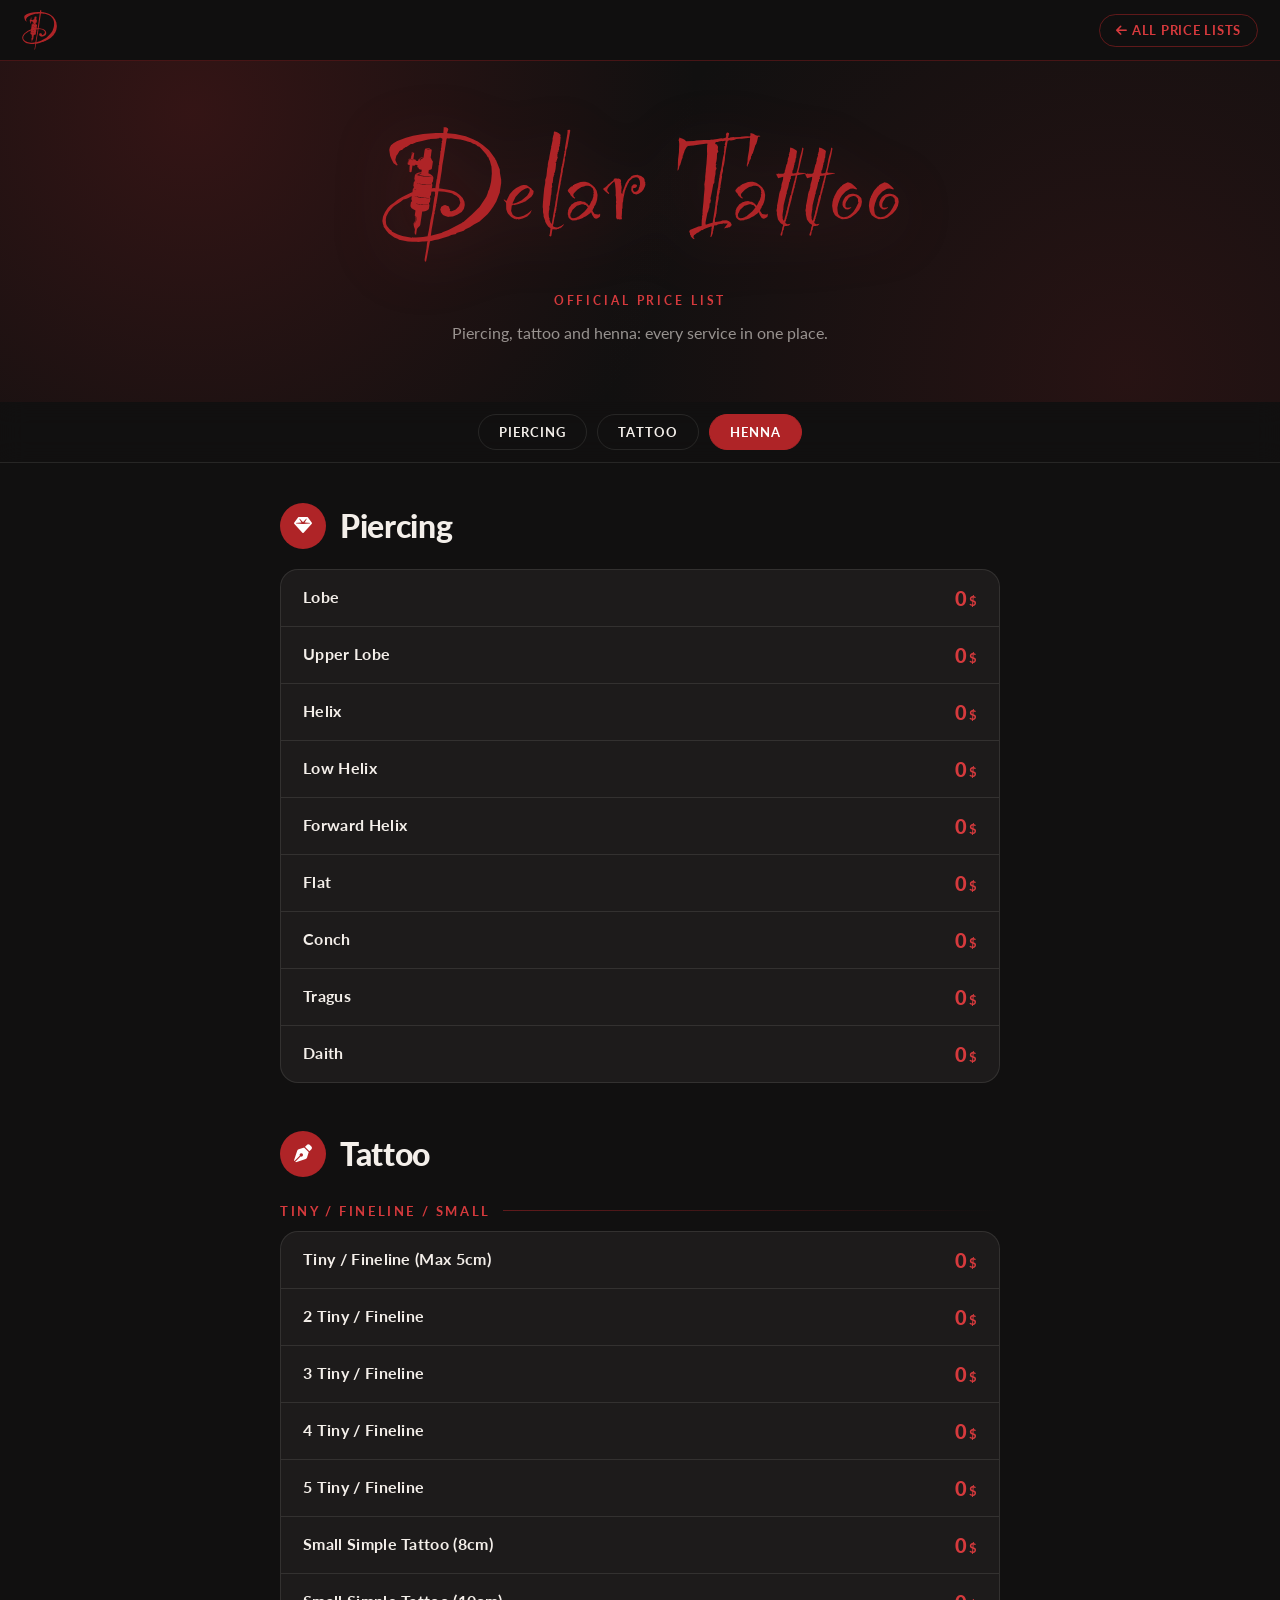
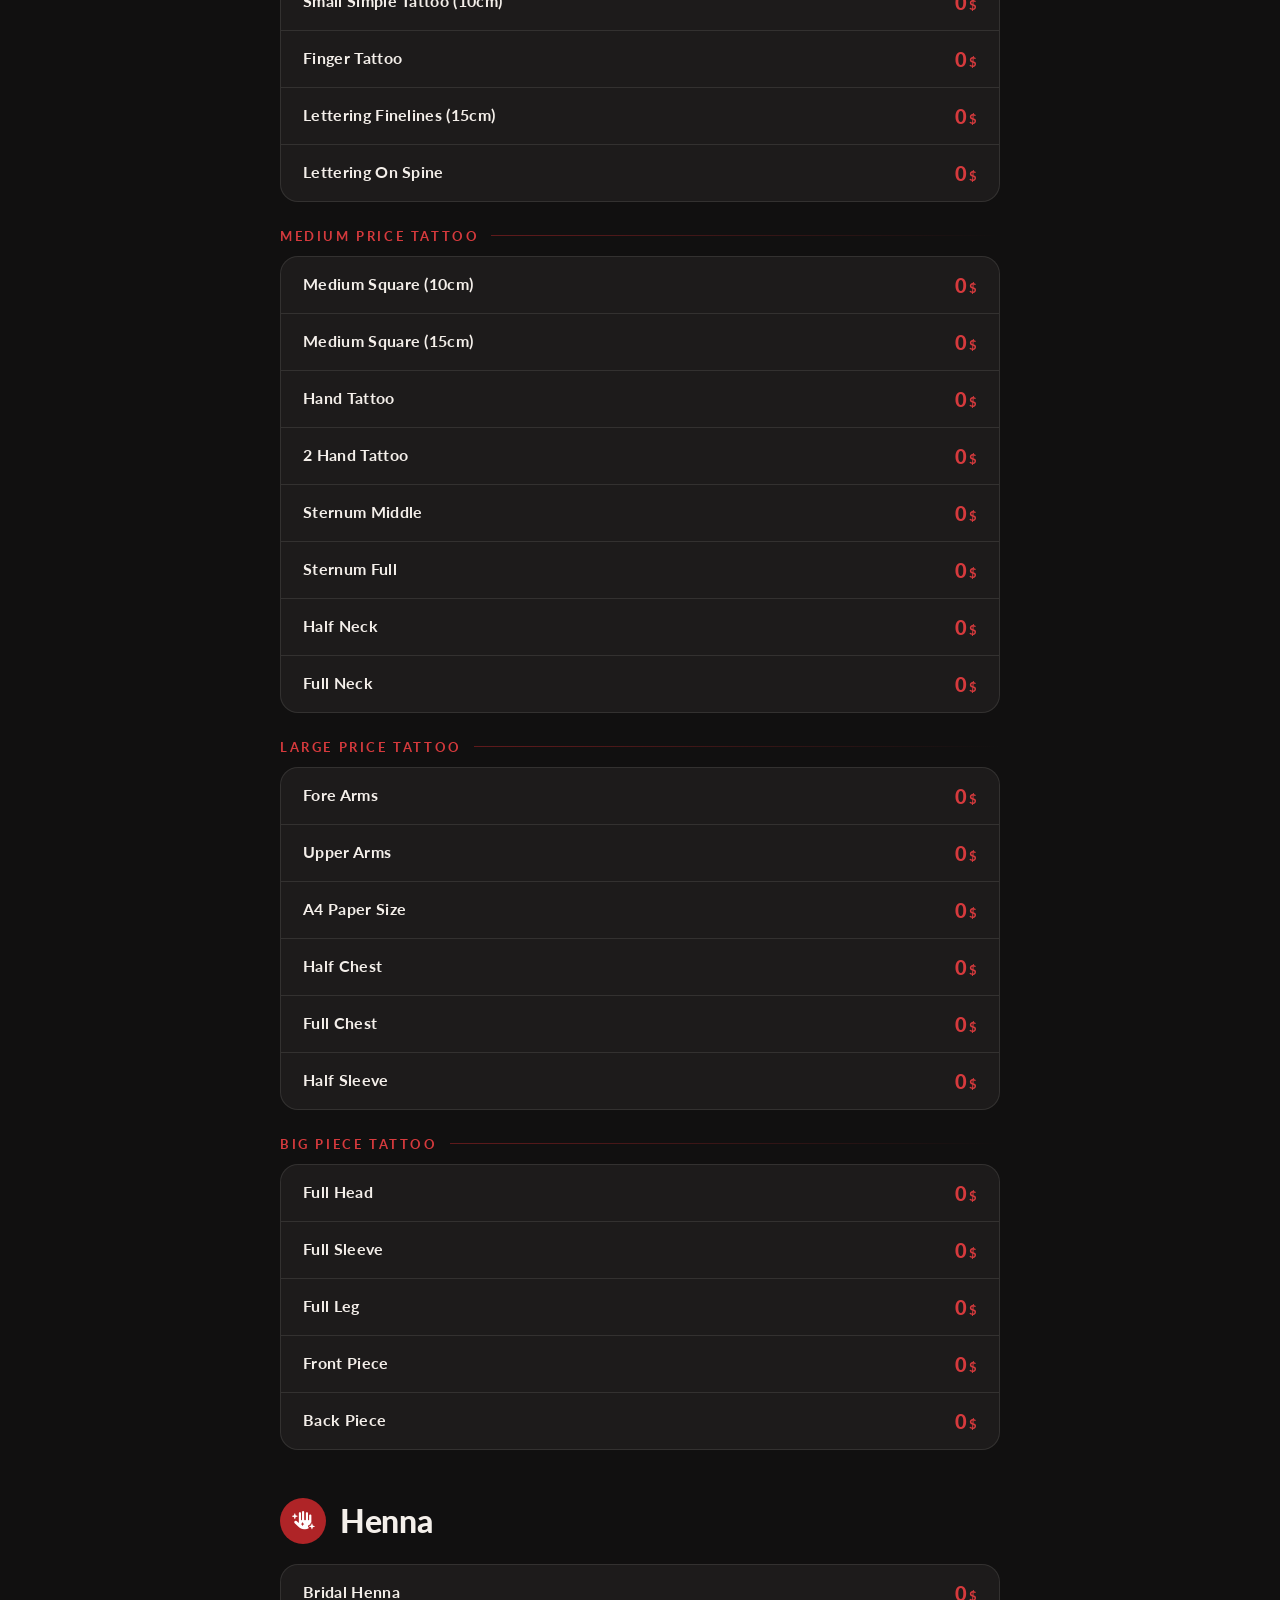
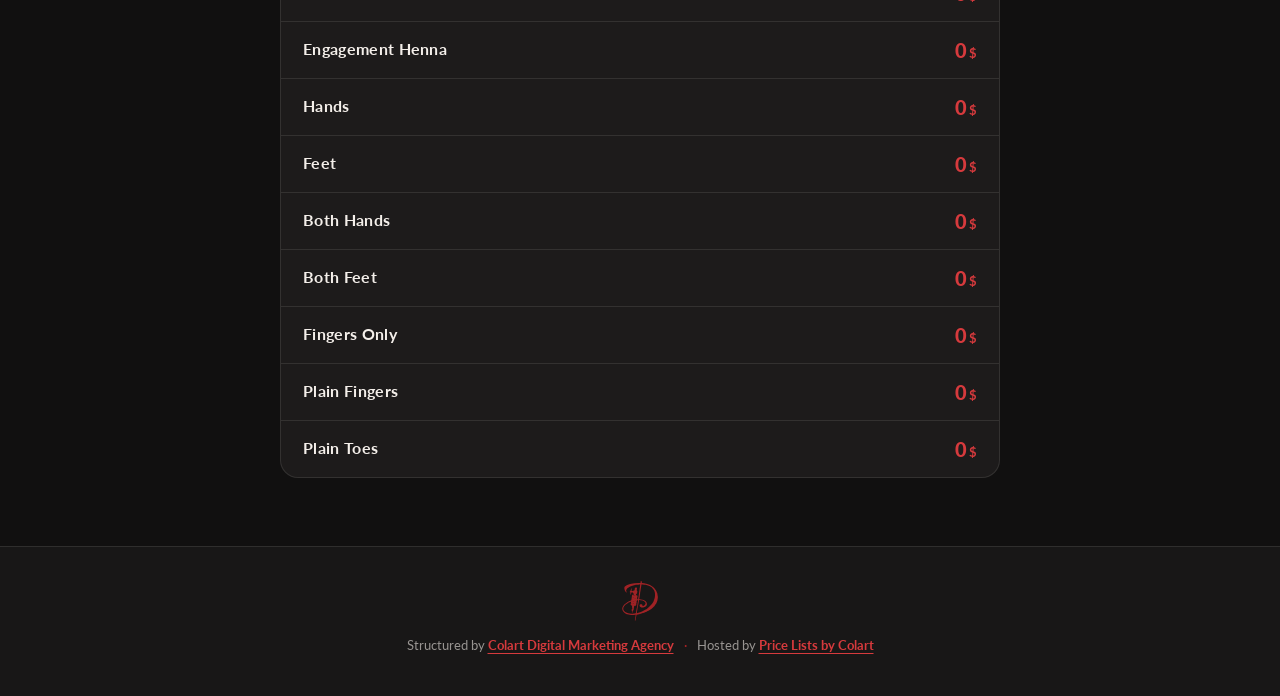
==== delar-tattoo/index.html @ 24ebca21 "Add files via upload" ====
<!DOCTYPE html>
<html lang="en">
<head>
<meta charset="UTF-8">
<meta name="viewport" content="width=device-width, initial-scale=1.0">
<title>Delar Tattoo | Price List</title>
<meta name="description" content="Delar Tattoo's official price list: piercing, tattoo (tiny, medium, large and big pieces) and henna. Digital price list structured by Colart Digital Marketing Agency.">

<link rel="icon" type="image/png" href="assets/img/favicon.png">
<link rel="apple-touch-icon" href="assets/img/favicon-192.png">

<link rel="preconnect" href="https://fonts.googleapis.com">
<link rel="preconnect" href="https://fonts.gstatic.com" crossorigin>
<link href="https://fonts.googleapis.com/css2?family=Lato:ital,wght@0,300;0,400;0,700;0,900;1,400&display=swap" rel="stylesheet">
<link rel="stylesheet" href="https://cdnjs.cloudflare.com/ajax/libs/font-awesome/6.5.1/css/all.min.css">

<link rel="stylesheet" href="style.css">
</head>
<body>

<header class="dt-header">
  <a href="#top" aria-label="Delar Tattoo: home"><img src="assets/img/delar-icon.svg" alt="Delar Tattoo"></a>
  <a href="/" class="back"><i class="fa-solid fa-arrow-left"></i> <span>All Price Lists</span></a>
</header>

<main id="top">

  <section class="dt-hero">
    <img class="dt-hero-logo" src="assets/img/delar-logo.svg" alt="Delar Tattoo logo">
    <span class="dt-eyebrow">Official Price List</span>
    <p class="dt-sub">Piercing, tattoo and henna: every service in one place.</p>
  </section>

  <nav class="dt-catnav" aria-label="Price list categories">
    <div class="dt-catnav-inner"><a href="#piercing">Piercing</a><a href="#tattoo">Tattoo</a><a href="#henna">Henna</a></div>
  </nav>

  <div class="dt-main">

    <section class="dt-section" id="piercing">
      <div class="dt-section-head">
        <div class="dt-section-icon"><i class="fa-solid fa-gem"></i></div>
        <h2 class="dt-section-title">Piercing</h2>
      </div>
      <div class="dt-list">
        <div class="dt-row"><div class="dt-name">Lobe</div><div class="dt-price">0<small>$</small></div></div>
        <div class="dt-row"><div class="dt-name">Upper Lobe</div><div class="dt-price">0<small>$</small></div></div>
        <div class="dt-row"><div class="dt-name">Helix</div><div class="dt-price">0<small>$</small></div></div>
        <div class="dt-row"><div class="dt-name">Low Helix</div><div class="dt-price">0<small>$</small></div></div>
        <div class="dt-row"><div class="dt-name">Forward Helix</div><div class="dt-price">0<small>$</small></div></div>
        <div class="dt-row"><div class="dt-name">Flat</div><div class="dt-price">0<small>$</small></div></div>
        <div class="dt-row"><div class="dt-name">Conch</div><div class="dt-price">0<small>$</small></div></div>
        <div class="dt-row"><div class="dt-name">Tragus</div><div class="dt-price">0<small>$</small></div></div>
        <div class="dt-row"><div class="dt-name">Daith</div><div class="dt-price">0<small>$</small></div></div>
      </div>
    </section>

    <section class="dt-section" id="tattoo">
      <div class="dt-section-head">
        <div class="dt-section-icon"><i class="fa-solid fa-pen-nib"></i></div>
        <h2 class="dt-section-title">Tattoo</h2>
      </div>
      <h3 class="dt-group">Tiny / Fineline / Small</h3>
      <div class="dt-list">
        <div class="dt-row"><div class="dt-name">Tiny / Fineline (Max 5cm)</div><div class="dt-price">0<small>$</small></div></div>
        <div class="dt-row"><div class="dt-name">2 Tiny / Fineline</div><div class="dt-price">0<small>$</small></div></div>
        <div class="dt-row"><div class="dt-name">3 Tiny / Fineline</div><div class="dt-price">0<small>$</small></div></div>
        <div class="dt-row"><div class="dt-name">4 Tiny / Fineline</div><div class="dt-price">0<small>$</small></div></div>
        <div class="dt-row"><div class="dt-name">5 Tiny / Fineline</div><div class="dt-price">0<small>$</small></div></div>
        <div class="dt-row"><div class="dt-name">Small Simple Tattoo (8cm)</div><div class="dt-price">0<small>$</small></div></div>
        <div class="dt-row"><div class="dt-name">Small Simple Tattoo (10cm)</div><div class="dt-price">0<small>$</small></div></div>
        <div class="dt-row"><div class="dt-name">Finger Tattoo</div><div class="dt-price">0<small>$</small></div></div>
        <div class="dt-row"><div class="dt-name">Lettering Finelines (15cm)</div><div class="dt-price">0<small>$</small></div></div>
        <div class="dt-row"><div class="dt-name">Lettering On Spine</div><div class="dt-price">0<small>$</small></div></div>
      </div>
      <h3 class="dt-group">Medium Price Tattoo</h3>
      <div class="dt-list">
        <div class="dt-row"><div class="dt-name">Medium Square (10cm)</div><div class="dt-price">0<small>$</small></div></div>
        <div class="dt-row"><div class="dt-name">Medium Square (15cm)</div><div class="dt-price">0<small>$</small></div></div>
        <div class="dt-row"><div class="dt-name">Hand Tattoo</div><div class="dt-price">0<small>$</small></div></div>
        <div class="dt-row"><div class="dt-name">2 Hand Tattoo</div><div class="dt-price">0<small>$</small></div></div>
        <div class="dt-row"><div class="dt-name">Sternum Middle</div><div class="dt-price">0<small>$</small></div></div>
        <div class="dt-row"><div class="dt-name">Sternum Full</div><div class="dt-price">0<small>$</small></div></div>
        <div class="dt-row"><div class="dt-name">Half Neck</div><div class="dt-price">0<small>$</small></div></div>
        <div class="dt-row"><div class="dt-name">Full Neck</div><div class="dt-price">0<small>$</small></div></div>
      </div>
      <h3 class="dt-group">Large Price Tattoo</h3>
      <div class="dt-list">
        <div class="dt-row"><div class="dt-name">Fore Arms</div><div class="dt-price">0<small>$</small></div></div>
        <div class="dt-row"><div class="dt-name">Upper Arms</div><div class="dt-price">0<small>$</small></div></div>
        <div class="dt-row"><div class="dt-name">A4 Paper Size</div><div class="dt-price">0<small>$</small></div></div>
        <div class="dt-row"><div class="dt-name">Half Chest</div><div class="dt-price">0<small>$</small></div></div>
        <div class="dt-row"><div class="dt-name">Full Chest</div><div class="dt-price">0<small>$</small></div></div>
        <div class="dt-row"><div class="dt-name">Half Sleeve</div><div class="dt-price">0<small>$</small></div></div>
      </div>
      <h3 class="dt-group">Big Piece Tattoo</h3>
      <div class="dt-list">
        <div class="dt-row"><div class="dt-name">Full Head</div><div class="dt-price">0<small>$</small></div></div>
        <div class="dt-row"><div class="dt-name">Full Sleeve</div><div class="dt-price">0<small>$</small></div></div>
        <div class="dt-row"><div class="dt-name">Full Leg</div><div class="dt-price">0<small>$</small></div></div>
        <div class="dt-row"><div class="dt-name">Front Piece</div><div class="dt-price">0<small>$</small></div></div>
        <div class="dt-row"><div class="dt-name">Back Piece</div><div class="dt-price">0<small>$</small></div></div>
      </div>
    </section>

    <section class="dt-section" id="henna">
      <div class="dt-section-head">
        <div class="dt-section-icon"><i class="fa-solid fa-hand-sparkles"></i></div>
        <h2 class="dt-section-title">Henna</h2>
      </div>
      <div class="dt-list">
        <div class="dt-row"><div class="dt-name">Bridal Henna</div><div class="dt-price">0<small>$</small></div></div>
        <div class="dt-row"><div class="dt-name">Engagement Henna</div><div class="dt-price">0<small>$</small></div></div>
        <div class="dt-row"><div class="dt-name">Hands</div><div class="dt-price">0<small>$</small></div></div>
        <div class="dt-row"><div class="dt-name">Feet</div><div class="dt-price">0<small>$</small></div></div>
        <div class="dt-row"><div class="dt-name">Both Hands</div><div class="dt-price">0<small>$</small></div></div>
        <div class="dt-row"><div class="dt-name">Both Feet</div><div class="dt-price">0<small>$</small></div></div>
        <div class="dt-row"><div class="dt-name">Fingers Only</div><div class="dt-price">0<small>$</small></div></div>
        <div class="dt-row"><div class="dt-name">Plain Fingers</div><div class="dt-price">0<small>$</small></div></div>
        <div class="dt-row"><div class="dt-name">Plain Toes</div><div class="dt-price">0<small>$</small></div></div>
      </div>
    </section>

  </div>
</main>

<footer class="dt-footer">
  <img src="assets/img/delar-icon.svg" alt="" class="dt-footer-mono">
  <p>
    Structured by <a href="https://www.colartdigitalmarketingagency.com/" target="_blank" rel="noopener">Colart Digital Marketing Agency</a><span class="dt-sep">&middot;</span>Hosted by <a href="https://pricelists.colartdigitalmarketingagency.com/" target="_blank" rel="noopener">Price Lists by Colart</a>
  </p>
</footer>

<script>
  // Highlight the active category in the sticky nav
  (function () {
    var links = document.querySelectorAll('.dt-catnav a');
    var map = {};
    links.forEach(function (a) { map[a.getAttribute('href').slice(1)] = a; });
    if (!('IntersectionObserver' in window)) return;
    var io = new IntersectionObserver(function (entries) {
      entries.forEach(function (en) {
        if (en.isIntersecting) {
          links.forEach(function (l) { l.classList.remove('is-active'); });
          if (map[en.target.id]) map[en.target.id].classList.add('is-active');
        }
      });
    }, { rootMargin: '-35% 0px -55% 0px' });
    document.querySelectorAll('.dt-section').forEach(function (s) { io.observe(s); });
  })();
</script>
</body>
</html>
---- delar-tattoo/style.css ----
/* ===========================================
   DELAR TATTOO — Price list
   Brand: logo red on near-black, ivory text
=========================================== */

:root {
  --red:      #af2427;
  --red-lt:   #d63a3d;
  --bg:       #111010;
  --bg-2:     #181717;
  --card:     #1d1b1b;
  --ivory:    #f4efea;
  --muted:    rgba(244, 239, 234, .58);
  --line:     rgba(244, 239, 234, .10);
}

* { box-sizing: border-box; }
html { scroll-behavior: smooth; scroll-padding-top: 120px; }
body {
  margin: 0;
  background: var(--bg);
  color: var(--ivory);
  font-family: 'Lato', sans-serif;
  font-weight: 400;
  -webkit-font-smoothing: antialiased;
}
a { color: inherit; text-decoration: none; }
img { max-width: 100%; display: block; }

/* ---- Header ---- */
.dt-header {
  position: sticky;
  top: 0;
  z-index: 60;
  display: flex;
  align-items: center;
  justify-content: space-between;
  padding: 10px 22px;
  background: rgba(17, 16, 16, .92);
  backdrop-filter: blur(12px);
  -webkit-backdrop-filter: blur(12px);
  border-bottom: 1px solid rgba(175, 36, 39, .35);
}
.dt-header img { height: 40px; width: auto; }
.dt-header .back {
  font-size: 12.5px;
  font-weight: 700;
  letter-spacing: .06em;
  text-transform: uppercase;
  color: var(--red-lt);
  border: 1.5px solid rgba(175, 36, 39, .5);
  padding: 8px 16px;
  border-radius: 999px;
  transition: background .3s, color .3s;
}
.dt-header .back:hover { background: var(--red); color: #fff; }

/* ---- Hero ---- */
.dt-hero {
  position: relative;
  overflow: hidden;
  isolation: isolate;
  text-align: center;
  padding: 64px 24px 56px;
  background:
    radial-gradient(circle at 15% 15%, rgba(175, 36, 39, .22) 0%, transparent 45%),
    radial-gradient(circle at 88% 92%, rgba(175, 36, 39, .14) 0%, transparent 45%),
    var(--bg);
}
.dt-hero-logo {
  width: min(520px, 86vw);
  margin: 0 auto 26px;
  filter: drop-shadow(0 12px 30px rgba(175, 36, 39, .25));
}
.dt-eyebrow {
  display: inline-block;
  font-size: 12px;
  font-weight: 700;
  letter-spacing: .24em;
  text-transform: uppercase;
  color: var(--red-lt);
  margin-bottom: 12px;
}
.dt-sub {
  margin: 0 auto;
  max-width: 420px;
  font-size: 15.5px;
  line-height: 1.7;
  color: var(--muted);
}

/* ---- Category nav ---- */
.dt-catnav {
  position: sticky;
  top: 61px;
  z-index: 50;
  background: rgba(17, 16, 16, .94);
  backdrop-filter: blur(12px);
  -webkit-backdrop-filter: blur(12px);
  border-bottom: 1px solid var(--line);
}
.dt-catnav-inner {
  max-width: 760px;
  margin: 0 auto;
  display: flex;
  justify-content: center;
  gap: 10px;
  padding: 12px 16px;
}
.dt-catnav a {
  font-size: 13px;
  font-weight: 700;
  letter-spacing: .08em;
  text-transform: uppercase;
  padding: 9px 20px;
  border-radius: 999px;
  border: 1.5px solid var(--line);
  color: var(--ivory);
  transition: background .25s, border-color .25s, color .25s;
}
.dt-catnav a:hover { border-color: rgba(175, 36, 39, .6); }
.dt-catnav a.is-active { background: var(--red); border-color: var(--red); color: #fff; }

/* ---- Sections ---- */
.dt-main {
  max-width: 760px;
  margin: 0 auto;
  padding: 40px 20px 20px;
}
.dt-section { margin-bottom: 48px; }
.dt-section-head {
  display: flex;
  align-items: center;
  gap: 14px;
  margin-bottom: 20px;
}
.dt-section-icon {
  flex-shrink: 0;
  width: 46px;
  height: 46px;
  border-radius: 50%;
  display: grid;
  place-items: center;
  background: var(--red);
  color: #fff;
  font-size: 18px;
}
.dt-section-title {
  margin: 0;
  font-size: clamp(24px, 4.5vw, 32px);
  font-weight: 900;
  letter-spacing: -.01em;
}
.dt-group {
  margin: 26px 0 12px;
  font-size: 13px;
  font-weight: 700;
  letter-spacing: .2em;
  text-transform: uppercase;
  color: var(--red-lt);
  display: flex;
  align-items: center;
  gap: 12px;
}
.dt-group::after {
  content: "";
  flex: 1;
  height: 1px;
  background: linear-gradient(90deg, rgba(175, 36, 39, .5), transparent);
}

/* ---- Rows ---- */
.dt-list {
  background: var(--card);
  border: 1px solid var(--line);
  border-radius: 18px;
  overflow: hidden;
}
.dt-row {
  position: relative;
  display: flex;
  align-items: center;
  justify-content: space-between;
  gap: 16px;
  padding: 16px 22px;
  border-bottom: 1px solid var(--line);
  transition: background .25s;
}
.dt-row:last-child { border-bottom: none; }
.dt-row:hover { background: rgba(175, 36, 39, .09); }
.dt-row::before {
  content: "";
  position: absolute;
  left: 0; top: 0; bottom: 0;
  width: 3px;
  background: var(--red);
  transform: scaleY(0);
  transition: transform .3s;
}
.dt-row:hover::before { transform: scaleY(1); }
.dt-name {
  font-size: 16px;
  font-weight: 700;
  letter-spacing: .02em;
  line-height: 1.3;
}
.dt-price {
  flex-shrink: 0;
  font-size: 20px;
  font-weight: 900;
  color: var(--red-lt);
  white-space: nowrap;
}
.dt-price small { font-size: 13px; font-weight: 700; margin-left: 2px; }

/* ---- Footer ---- */
.dt-footer {
  padding: 34px 20px 40px;
  text-align: center;
  border-top: 1px solid var(--line);
  background: var(--bg-2);
}
.dt-footer-mono { height: 40px; width: auto; margin: 0 auto 14px; opacity: .9; }
.dt-footer p { margin: 0; font-size: 12.5px; line-height: 1.7; color: var(--muted); }
.dt-footer a { color: var(--red-lt); font-weight: 700; text-decoration: underline; text-underline-offset: 3px; }
.dt-footer a:hover { color: #fff; }
.dt-sep { margin: 0 10px; color: var(--red); }

@media (max-width: 520px) {
  .dt-header { padding: 9px 16px; }
  .dt-header .back span { display: none; }
  .dt-catnav { top: 59px; }
  .dt-catnav-inner { gap: 6px; padding: 10px 12px; }
  .dt-catnav a { font-size: 12px; padding: 8px 14px; letter-spacing: .05em; }
  .dt-row { padding: 14px 16px; }
  .dt-name { font-size: 15px; }
  .dt-price { font-size: 18px; }
  .dt-sep { display: block; height: 0; margin: 4px 0; overflow: hidden; }
}
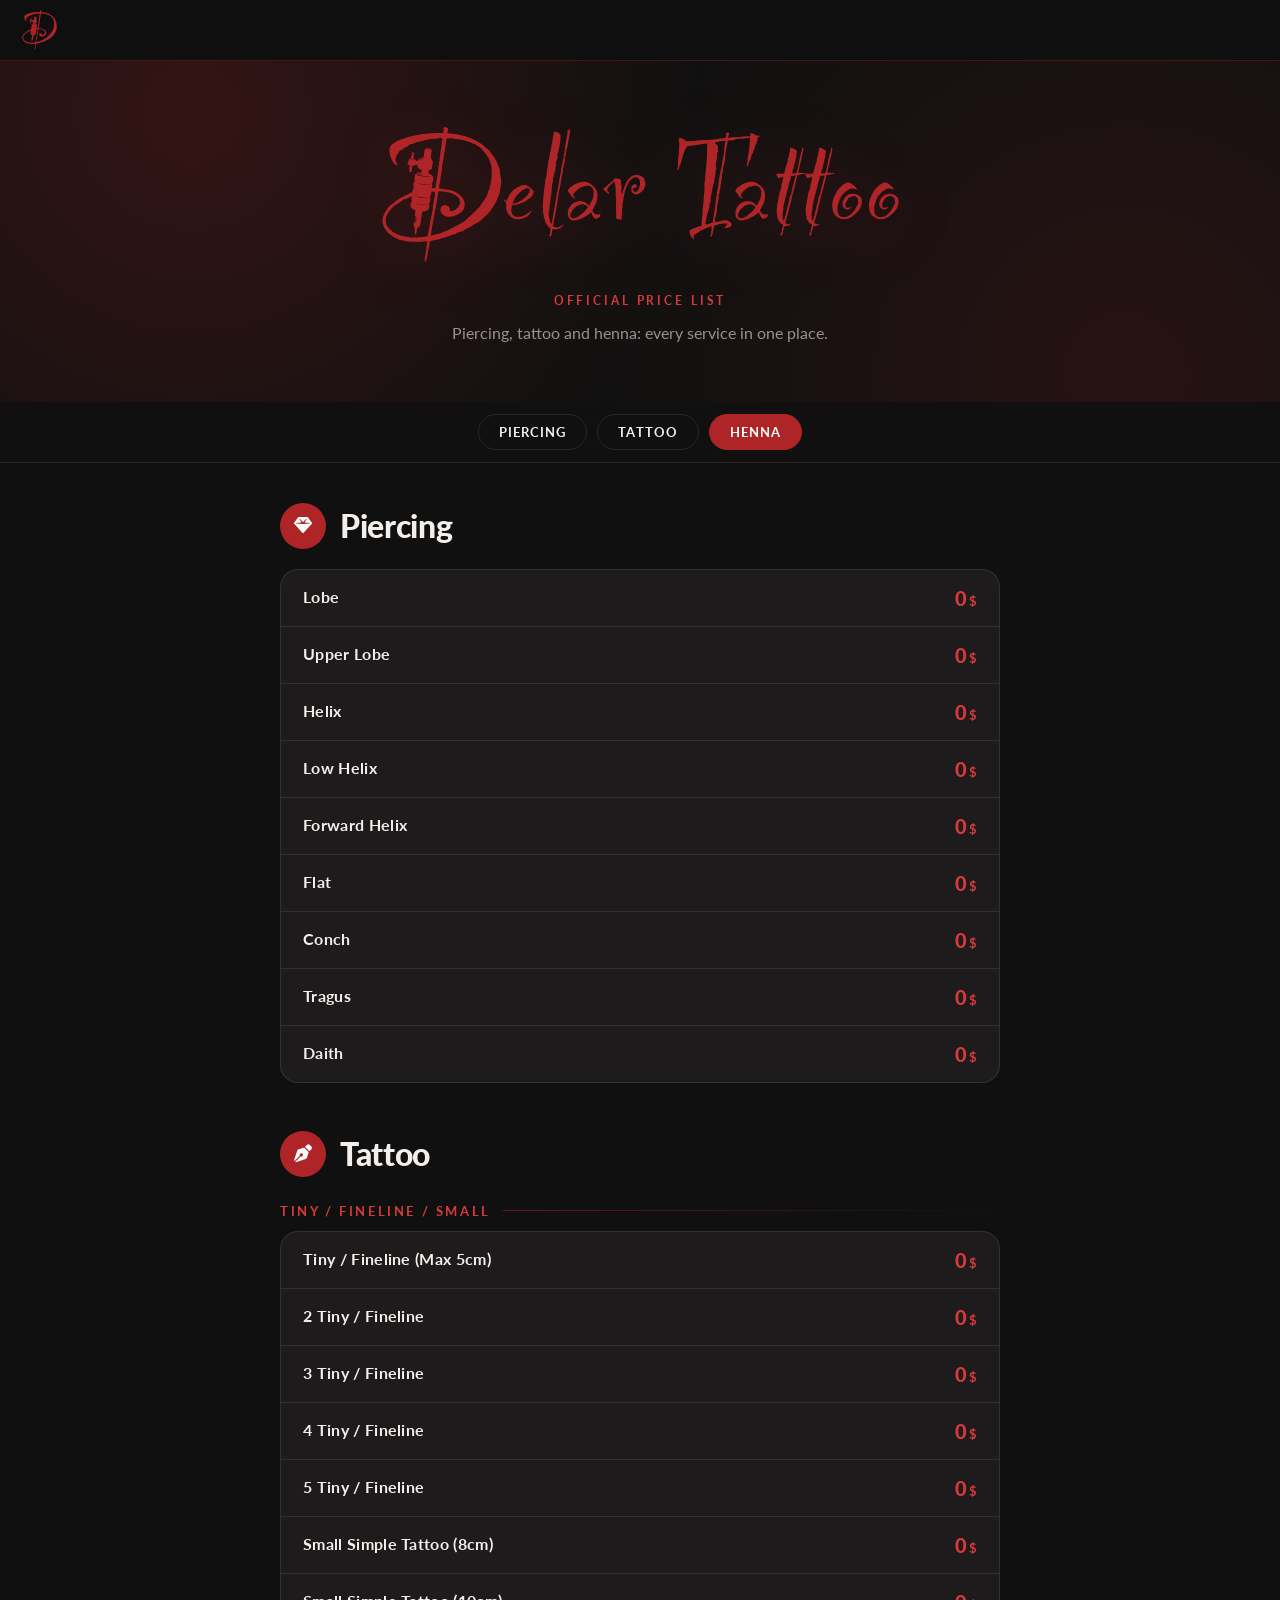
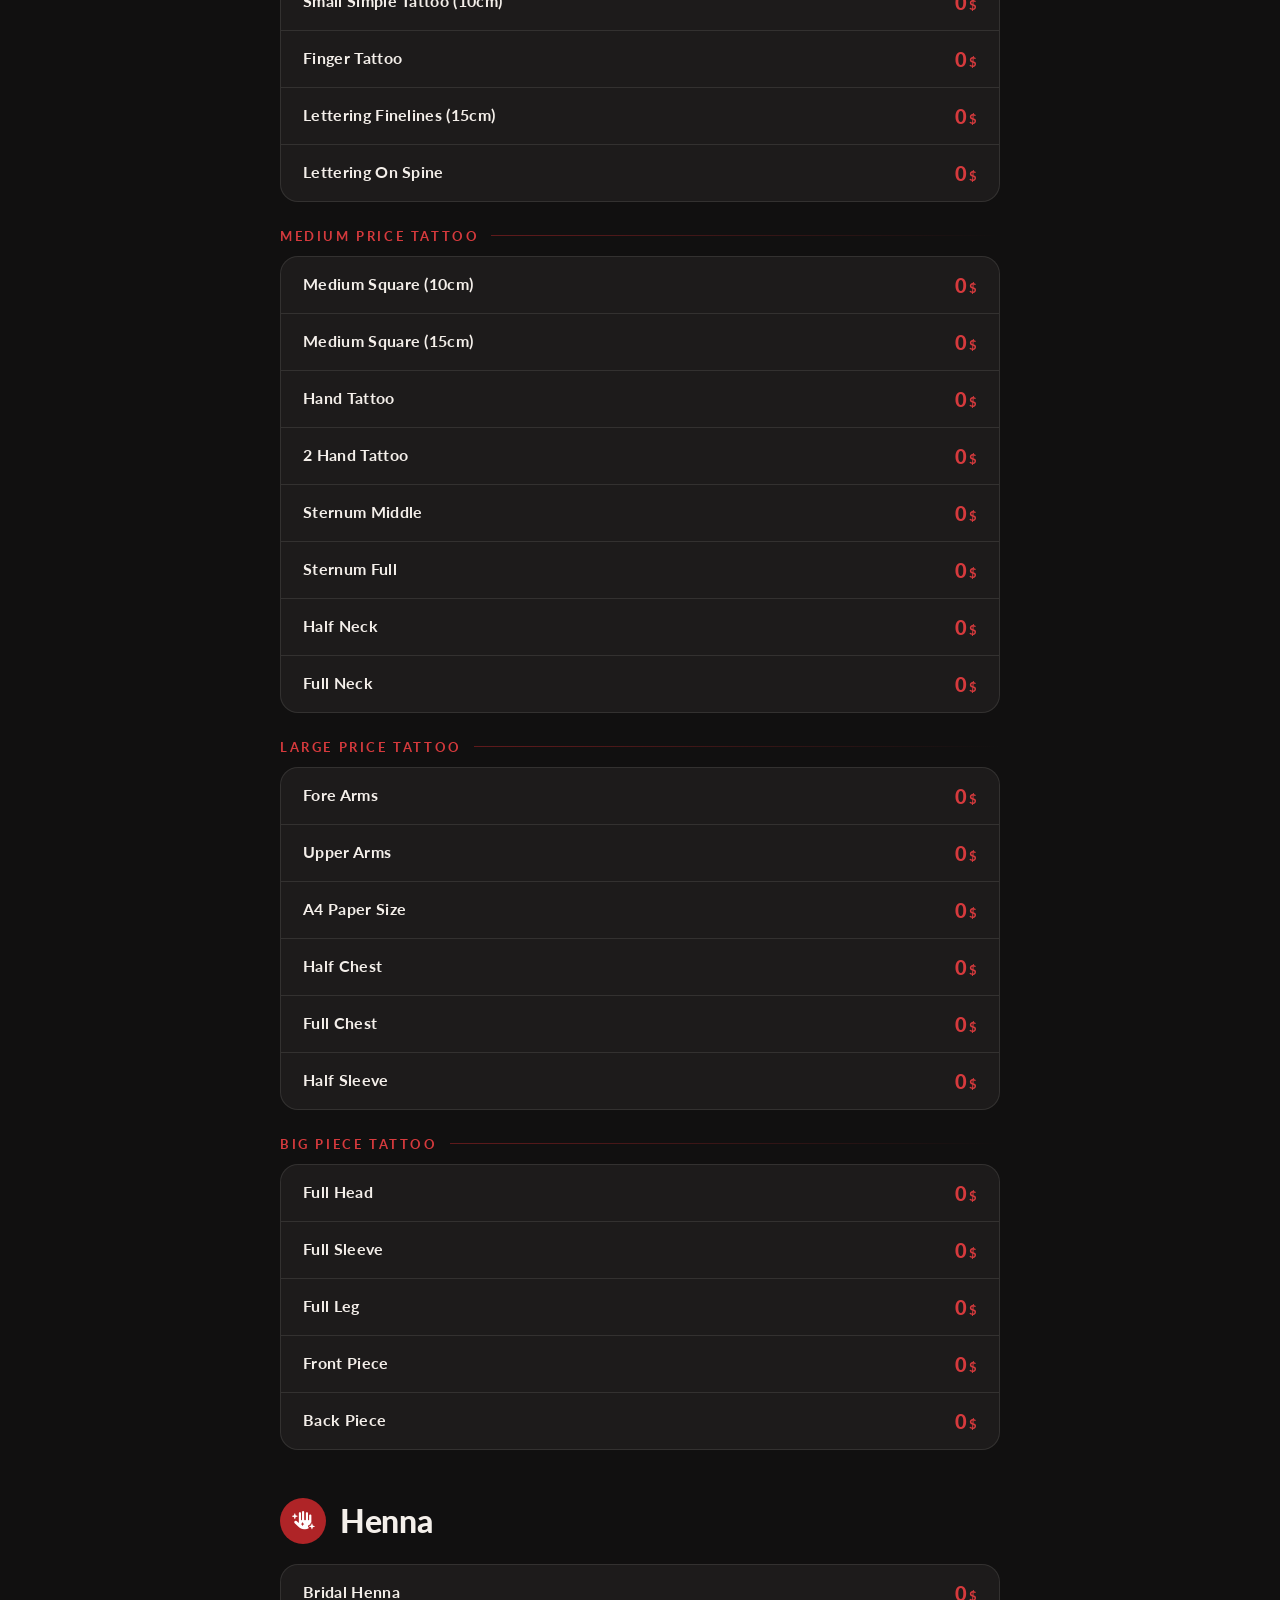
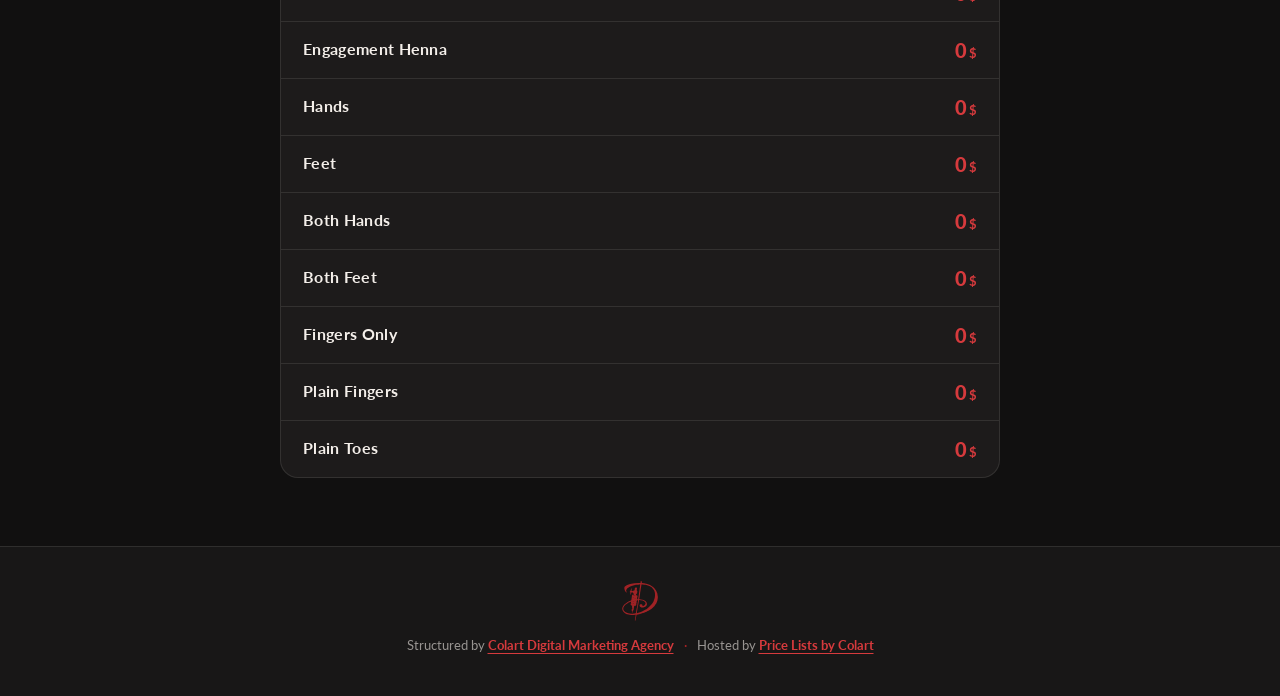
==== commit c7daa9c5: "Add data attributes for reveal effects in HTML" ====
--- a/delar-tattoo/index.html
+++ b/delar-tattoo/index.html
@@ -1,5 +1,5 @@
 <!DOCTYPE html>
-<html lang="en">
+<html lang="en" class="no-js">
 <head>
 <meta charset="UTF-8">
 <meta name="viewport" content="width=device-width, initial-scale=1.0">
@@ -14,13 +14,13 @@
 <link href="https://fonts.googleapis.com/css2?family=Lato:ital,wght@0,300;0,400;0,700;0,900;1,400&display=swap" rel="stylesheet">
 <link rel="stylesheet" href="https://cdnjs.cloudflare.com/ajax/libs/font-awesome/6.5.1/css/all.min.css">
 
+<script>document.documentElement.className="js";</script>
 <link rel="stylesheet" href="style.css">
 </head>
 <body>
 
 <header class="dt-header">
   <a href="#top" aria-label="Delar Tattoo: home"><img src="assets/img/delar-icon.svg" alt="Delar Tattoo"></a>
-  <a href="/" class="back"><i class="fa-solid fa-arrow-left"></i> <span>All Price Lists</span></a>
 </header>
 
 <main id="top">
@@ -42,7 +42,7 @@
         <div class="dt-section-icon"><i class="fa-solid fa-gem"></i></div>
         <h2 class="dt-section-title">Piercing</h2>
       </div>
-      <div class="dt-list">
+      <div class="dt-list" data-reveal>
         <div class="dt-row"><div class="dt-name">Lobe</div><div class="dt-price">0<small>$</small></div></div>
         <div class="dt-row"><div class="dt-name">Upper Lobe</div><div class="dt-price">0<small>$</small></div></div>
         <div class="dt-row"><div class="dt-name">Helix</div><div class="dt-price">0<small>$</small></div></div>
@@ -60,8 +60,8 @@
         <div class="dt-section-icon"><i class="fa-solid fa-pen-nib"></i></div>
         <h2 class="dt-section-title">Tattoo</h2>
       </div>
-      <h3 class="dt-group">Tiny / Fineline / Small</h3>
-      <div class="dt-list">
+      <h3 class="dt-group" data-reveal-head>Tiny / Fineline / Small</h3>
+      <div class="dt-list" data-reveal>
         <div class="dt-row"><div class="dt-name">Tiny / Fineline (Max 5cm)</div><div class="dt-price">0<small>$</small></div></div>
         <div class="dt-row"><div class="dt-name">2 Tiny / Fineline</div><div class="dt-price">0<small>$</small></div></div>
         <div class="dt-row"><div class="dt-name">3 Tiny / Fineline</div><div class="dt-price">0<small>$</small></div></div>
@@ -73,8 +73,8 @@
         <div class="dt-row"><div class="dt-name">Lettering Finelines (15cm)</div><div class="dt-price">0<small>$</small></div></div>
         <div class="dt-row"><div class="dt-name">Lettering On Spine</div><div class="dt-price">0<small>$</small></div></div>
       </div>
-      <h3 class="dt-group">Medium Price Tattoo</h3>
-      <div class="dt-list">
+      <h3 class="dt-group" data-reveal-head>Medium Price Tattoo</h3>
+      <div class="dt-list" data-reveal>
         <div class="dt-row"><div class="dt-name">Medium Square (10cm)</div><div class="dt-price">0<small>$</small></div></div>
         <div class="dt-row"><div class="dt-name">Medium Square (15cm)</div><div class="dt-price">0<small>$</small></div></div>
         <div class="dt-row"><div class="dt-name">Hand Tattoo</div><div class="dt-price">0<small>$</small></div></div>
@@ -84,8 +84,8 @@
         <div class="dt-row"><div class="dt-name">Half Neck</div><div class="dt-price">0<small>$</small></div></div>
         <div class="dt-row"><div class="dt-name">Full Neck</div><div class="dt-price">0<small>$</small></div></div>
       </div>
-      <h3 class="dt-group">Large Price Tattoo</h3>
-      <div class="dt-list">
+      <h3 class="dt-group" data-reveal-head>Large Price Tattoo</h3>
+      <div class="dt-list" data-reveal>
         <div class="dt-row"><div class="dt-name">Fore Arms</div><div class="dt-price">0<small>$</small></div></div>
         <div class="dt-row"><div class="dt-name">Upper Arms</div><div class="dt-price">0<small>$</small></div></div>
         <div class="dt-row"><div class="dt-name">A4 Paper Size</div><div class="dt-price">0<small>$</small></div></div>
@@ -93,8 +93,8 @@
         <div class="dt-row"><div class="dt-name">Full Chest</div><div class="dt-price">0<small>$</small></div></div>
         <div class="dt-row"><div class="dt-name">Half Sleeve</div><div class="dt-price">0<small>$</small></div></div>
       </div>
-      <h3 class="dt-group">Big Piece Tattoo</h3>
-      <div class="dt-list">
+      <h3 class="dt-group" data-reveal-head>Big Piece Tattoo</h3>
+      <div class="dt-list" data-reveal>
         <div class="dt-row"><div class="dt-name">Full Head</div><div class="dt-price">0<small>$</small></div></div>
         <div class="dt-row"><div class="dt-name">Full Sleeve</div><div class="dt-price">0<small>$</small></div></div>
         <div class="dt-row"><div class="dt-name">Full Leg</div><div class="dt-price">0<small>$</small></div></div>
@@ -108,7 +108,7 @@
         <div class="dt-section-icon"><i class="fa-solid fa-hand-sparkles"></i></div>
         <h2 class="dt-section-title">Henna</h2>
       </div>
-      <div class="dt-list">
+      <div class="dt-list" data-reveal>
         <div class="dt-row"><div class="dt-name">Bridal Henna</div><div class="dt-price">0<small>$</small></div></div>
         <div class="dt-row"><div class="dt-name">Engagement Henna</div><div class="dt-price">0<small>$</small></div></div>
         <div class="dt-row"><div class="dt-name">Hands</div><div class="dt-price">0<small>$</small></div></div>
@@ -132,13 +132,16 @@
 </footer>
 
 <script>
-  // Highlight the active category in the sticky nav
   (function () {
+    var reduce = window.matchMedia && matchMedia('(prefers-reduced-motion: reduce)').matches;
+
+    // Active category in the sticky nav
     var links = document.querySelectorAll('.dt-catnav a');
     var map = {};
     links.forEach(function (a) { map[a.getAttribute('href').slice(1)] = a; });
-    if (!('IntersectionObserver' in window)) return;
-    var io = new IntersectionObserver(function (entries) {
+    if (!('IntersectionObserver' in window)) { document.documentElement.className = 'no-js'; return; }
+
+    var nav = new IntersectionObserver(function (entries) {
       entries.forEach(function (en) {
         if (en.isIntersecting) {
           links.forEach(function (l) { l.classList.remove('is-active'); });
@@ -146,7 +149,22 @@
         }
       });
     }, { rootMargin: '-35% 0px -55% 0px' });
-    document.querySelectorAll('.dt-section').forEach(function (s) { io.observe(s); });
+    document.querySelectorAll('.dt-section').forEach(function (s) { nav.observe(s); });
+
+    // Scroll reveal: headings, section icons, then rows stagger in
+    var targets = document.querySelectorAll('.dt-section-head, [data-reveal-head], [data-reveal]');
+    if (reduce) { targets.forEach(function (t) { t.classList.add('is-in'); }); return; }
+    document.querySelectorAll('[data-reveal]').forEach(function (list) {
+      list.querySelectorAll('.dt-row').forEach(function (r, i) {
+        r.style.transitionDelay = Math.min(i * 55, 440) + 'ms';
+      });
+    });
+    var rev = new IntersectionObserver(function (entries) {
+      entries.forEach(function (en) {
+        if (en.isIntersecting) { en.target.classList.add('is-in'); rev.unobserve(en.target); }
+      });
+    }, { rootMargin: '0px 0px -8% 0px', threshold: 0.08 });
+    targets.forEach(function (t) { rev.observe(t); });
   })();
 </script>
 </body>
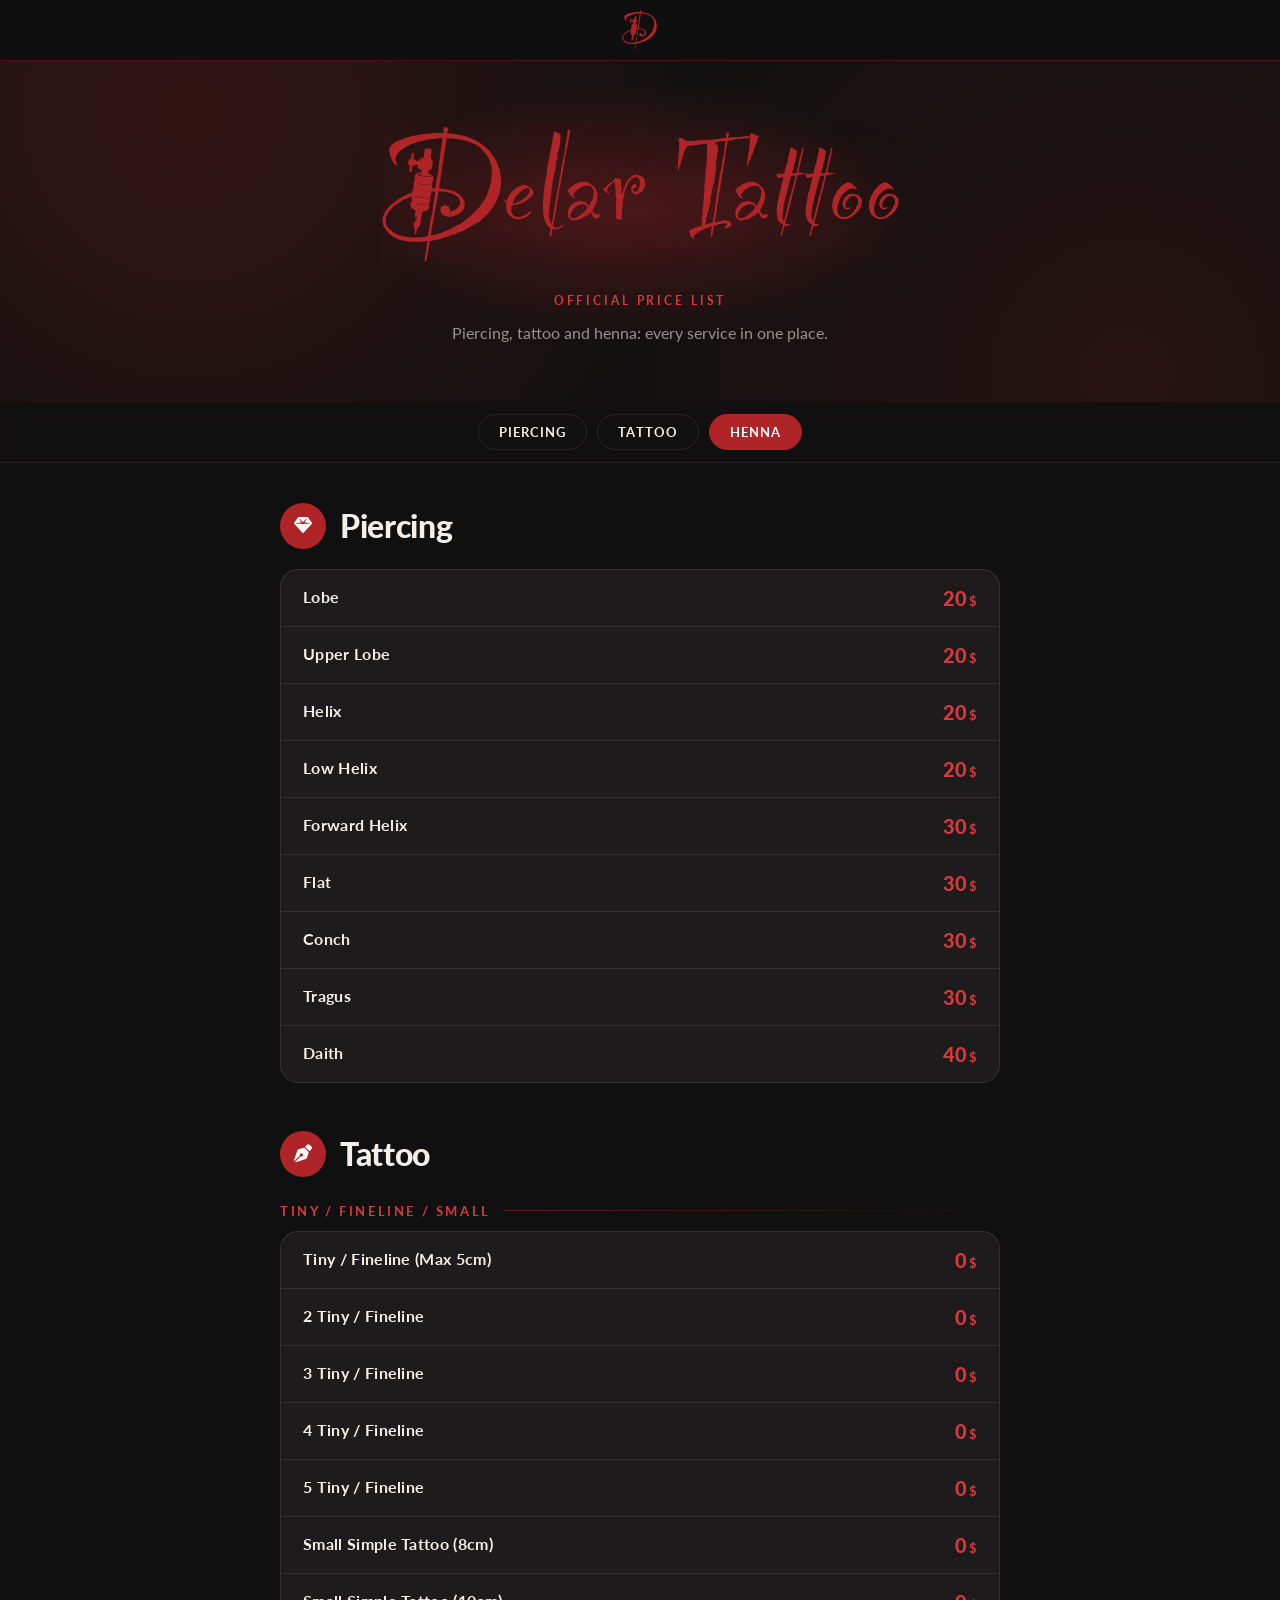
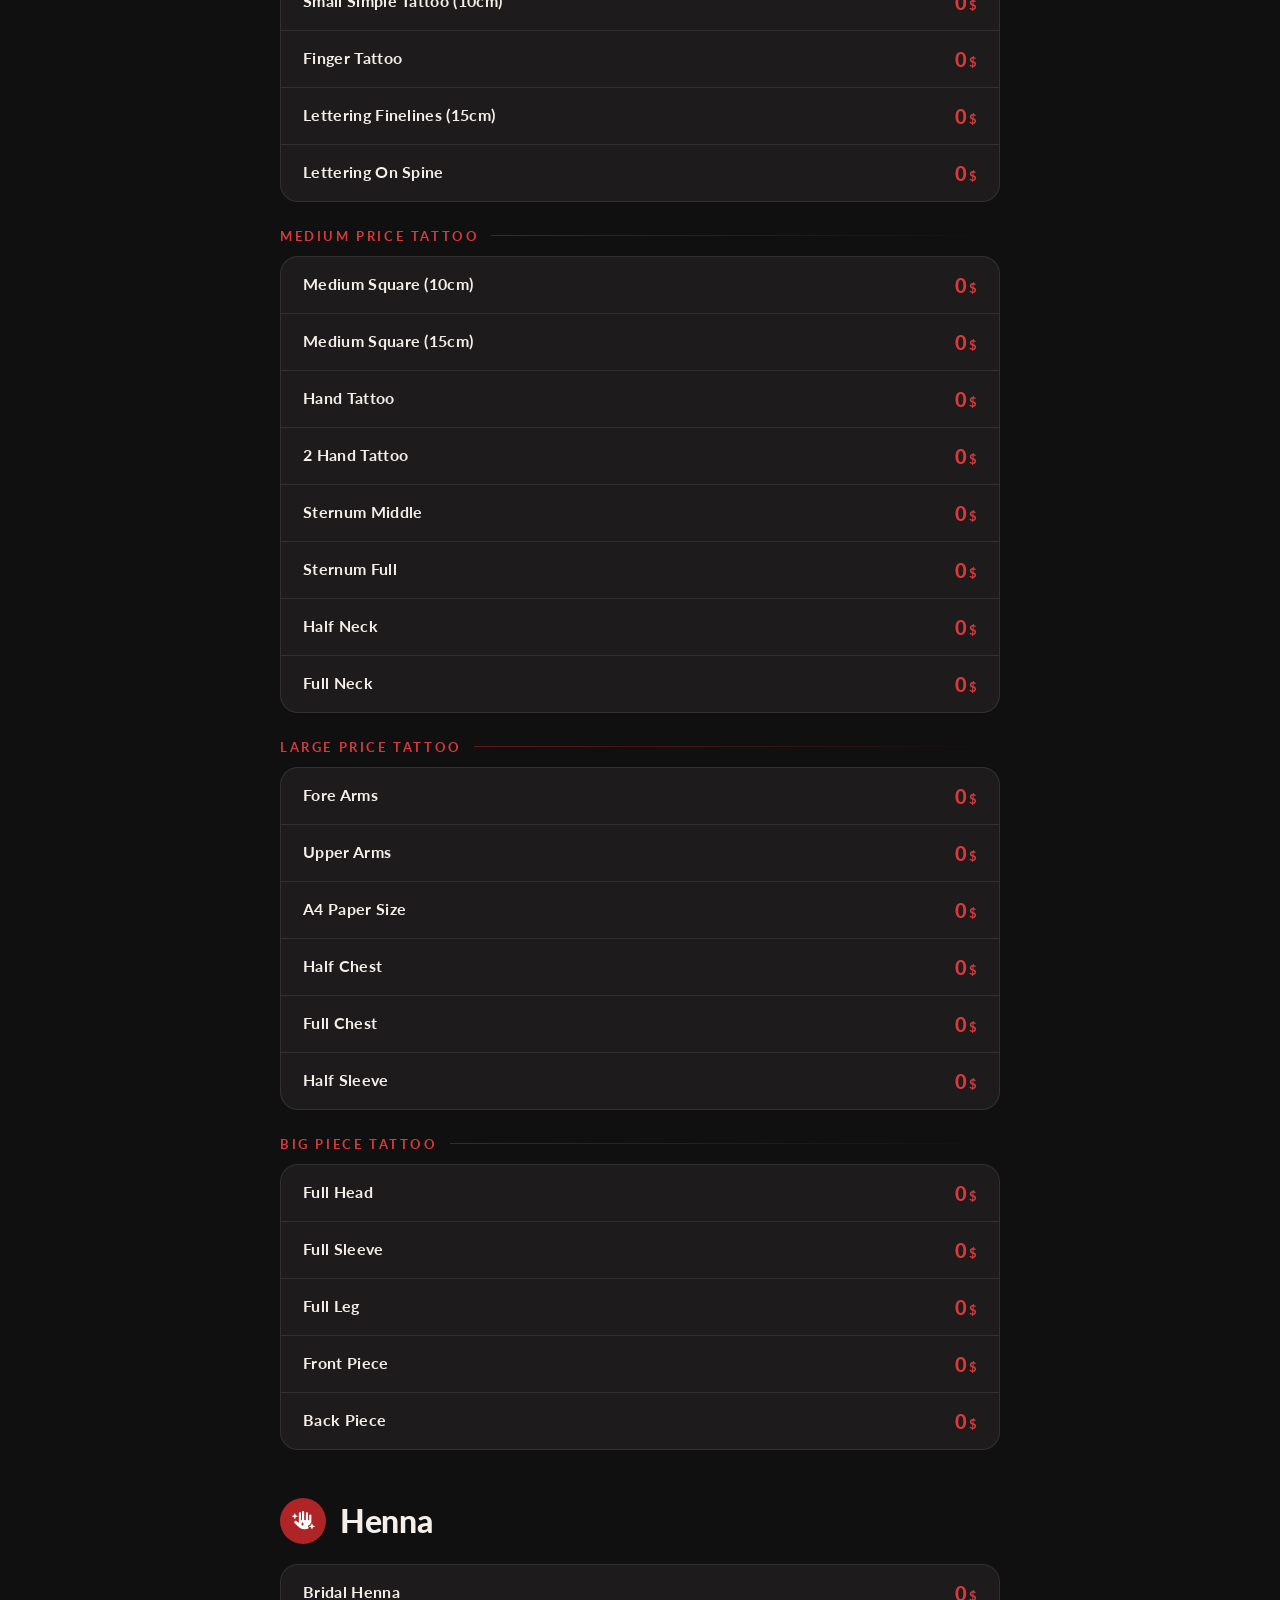
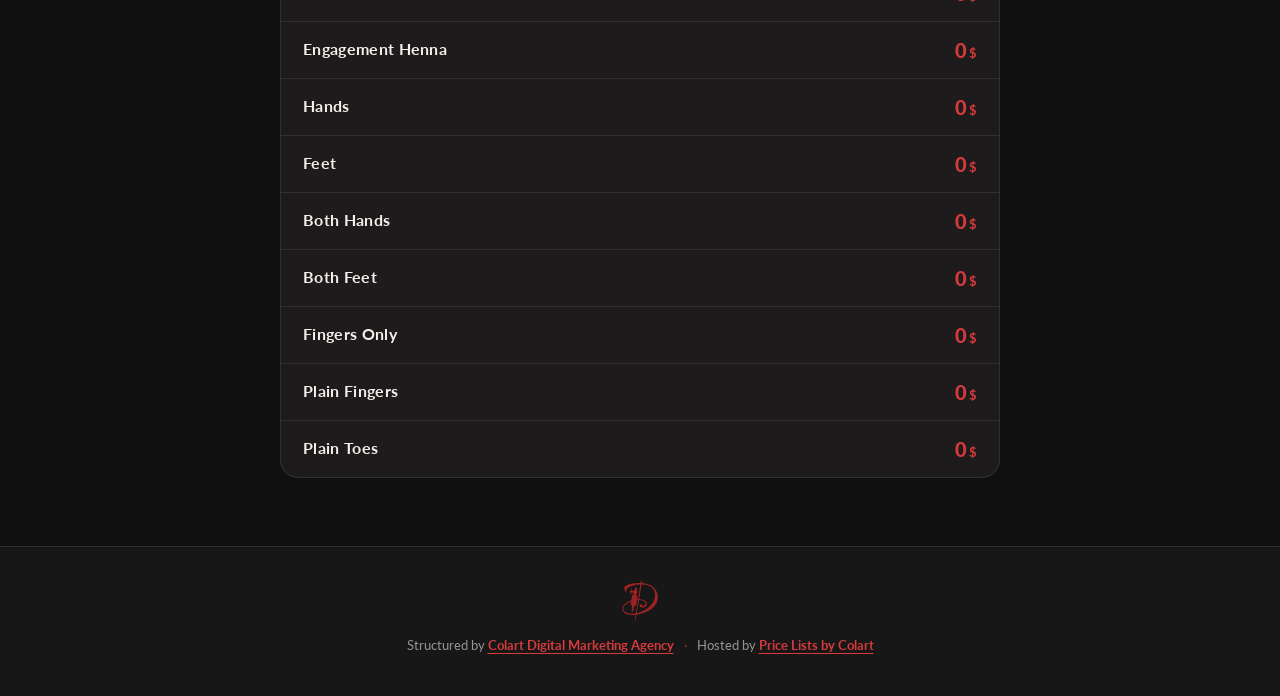
==== commit 4f9943a0: "Set prices for piercing services Updated piercing prices for various types." ====
--- a/delar-tattoo/index.html
+++ b/delar-tattoo/index.html
@@ -43,15 +43,15 @@
         <h2 class="dt-section-title">Piercing</h2>
       </div>
       <div class="dt-list" data-reveal>
-        <div class="dt-row"><div class="dt-name">Lobe</div><div class="dt-price">0<small>$</small></div></div>
-        <div class="dt-row"><div class="dt-name">Upper Lobe</div><div class="dt-price">0<small>$</small></div></div>
-        <div class="dt-row"><div class="dt-name">Helix</div><div class="dt-price">0<small>$</small></div></div>
-        <div class="dt-row"><div class="dt-name">Low Helix</div><div class="dt-price">0<small>$</small></div></div>
-        <div class="dt-row"><div class="dt-name">Forward Helix</div><div class="dt-price">0<small>$</small></div></div>
-        <div class="dt-row"><div class="dt-name">Flat</div><div class="dt-price">0<small>$</small></div></div>
-        <div class="dt-row"><div class="dt-name">Conch</div><div class="dt-price">0<small>$</small></div></div>
-        <div class="dt-row"><div class="dt-name">Tragus</div><div class="dt-price">0<small>$</small></div></div>
-        <div class="dt-row"><div class="dt-name">Daith</div><div class="dt-price">0<small>$</small></div></div>
+        <div class="dt-row"><div class="dt-name">Lobe</div><div class="dt-price">20<small>$</small></div></div>
+        <div class="dt-row"><div class="dt-name">Upper Lobe</div><div class="dt-price">20<small>$</small></div></div>
+        <div class="dt-row"><div class="dt-name">Helix</div><div class="dt-price">20<small>$</small></div></div>
+        <div class="dt-row"><div class="dt-name">Low Helix</div><div class="dt-price">20<small>$</small></div></div>
+        <div class="dt-row"><div class="dt-name">Forward Helix</div><div class="dt-price">30<small>$</small></div></div>
+        <div class="dt-row"><div class="dt-name">Flat</div><div class="dt-price">30<small>$</small></div></div>
+        <div class="dt-row"><div class="dt-name">Conch</div><div class="dt-price">30<small>$</small></div></div>
+        <div class="dt-row"><div class="dt-name">Tragus</div><div class="dt-price">30<small>$</small></div></div>
+        <div class="dt-row"><div class="dt-name">Daith</div><div class="dt-price">40<small>$</small></div></div>
       </div>
     </section>
 
--- a/delar-tattoo/style.css
+++ b/delar-tattoo/style.css
@@ -34,7 +34,7 @@
   z-index: 60;
   display: flex;
   align-items: center;
-  justify-content: space-between;
+  justify-content: center;
   padding: 10px 22px;
   background: rgba(17, 16, 16, .92);
   backdrop-filter: blur(12px);
@@ -42,18 +42,6 @@
   border-bottom: 1px solid rgba(175, 36, 39, .35);
 }
 .dt-header img { height: 40px; width: auto; }
-.dt-header .back {
-  font-size: 12.5px;
-  font-weight: 700;
-  letter-spacing: .06em;
-  text-transform: uppercase;
-  color: var(--red-lt);
-  border: 1.5px solid rgba(175, 36, 39, .5);
-  padding: 8px 16px;
-  border-radius: 999px;
-  transition: background .3s, color .3s;
-}
-.dt-header .back:hover { background: var(--red); color: #fff; }
 
 /* ---- Hero ---- */
 .dt-hero {
@@ -228,7 +216,6 @@
 
 @media (max-width: 520px) {
   .dt-header { padding: 9px 16px; }
-  .dt-header .back span { display: none; }
   .dt-catnav { top: 59px; }
   .dt-catnav-inner { gap: 6px; padding: 10px 12px; }
   .dt-catnav a { font-size: 12px; padding: 8px 14px; letter-spacing: .05em; }
@@ -237,3 +224,69 @@
   .dt-price { font-size: 18px; }
   .dt-sep { display: block; height: 0; margin: 4px 0; overflow: hidden; }
 }
+
+/* ===========================================
+   ANIMATION (one-shot, respects reduced motion)
+=========================================== */
+@keyframes dtLogoReveal {
+  0%   { clip-path: inset(0 100% 0 0); opacity: 0; transform: scale(.94); filter: drop-shadow(0 0 0 rgba(175,36,39,0)) blur(6px); }
+  15%  { opacity: 1; }
+  70%  { clip-path: inset(0 0 0 0); filter: drop-shadow(0 12px 30px rgba(175,36,39,.25)) blur(0); }
+  100% { clip-path: inset(0 0 0 0); opacity: 1; transform: scale(1); filter: drop-shadow(0 12px 30px rgba(175,36,39,.25)) blur(0); }
+}
+@keyframes dtInkPulse {
+  0%, 100% { opacity: .55; transform: scale(1); }
+  50%      { opacity: 1;   transform: scale(1.12); }
+}
+@keyframes dtFadeUp {
+  from { opacity: 0; transform: translateY(14px); }
+  to   { opacity: 1; transform: translateY(0); }
+}
+@keyframes dtIconPop {
+  0%   { transform: scale(0) rotate(-25deg); }
+  70%  { transform: scale(1.12) rotate(4deg); }
+  100% { transform: scale(1) rotate(0); }
+}
+@keyframes dtHeaderIcon {
+  from { opacity: 0; transform: rotate(-20deg) scale(.6); }
+  to   { opacity: 1; transform: rotate(0) scale(1); }
+}
+
+.dt-hero::before {
+  content: "";
+  position: absolute;
+  z-index: -1;
+  left: 50%; top: 44%;
+  width: 520px; height: 260px;
+  margin: -130px 0 0 -260px;
+  border-radius: 50%;
+  background: radial-gradient(closest-side, rgba(175, 36, 39, .35), transparent);
+  animation: dtInkPulse 5s ease-in-out 1.6s infinite;
+  pointer-events: none;
+}
+.dt-hero-logo { animation: dtLogoReveal 1.7s cubic-bezier(.2, .7, .2, 1) .15s both; }
+.dt-eyebrow   { animation: dtFadeUp .8s ease-out 1.3s both; }
+.dt-sub       { animation: dtFadeUp .8s ease-out 1.5s both; }
+.dt-header img { animation: dtHeaderIcon .9s cubic-bezier(.3, 1.4, .5, 1) .1s both; }
+.dt-catnav     { animation: dtFadeUp .7s ease-out 1.7s both; }
+
+/* Scroll reveals (only when JS is on, so no-JS visitors still see everything) */
+.js .dt-section-head,
+.js [data-reveal-head] { opacity: 0; transform: translateY(16px); transition: opacity .6s ease, transform .6s ease; }
+.js .dt-section-head.is-in,
+.js [data-reveal-head].is-in { opacity: 1; transform: none; }
+.js .dt-section-head.is-in .dt-section-icon { animation: dtIconPop .7s cubic-bezier(.3, 1.4, .5, 1) .1s both; }
+
+.js [data-reveal] .dt-row { opacity: 0; transform: translateX(-18px); transition: opacity .55s ease, transform .55s ease, background .25s; }
+.js [data-reveal].is-in .dt-row { opacity: 1; transform: none; }
+
+.dt-group::after { transform-origin: left; }
+.js [data-reveal-head]::after { transform: scaleX(0); transition: transform .9s ease .2s; }
+.js [data-reveal-head].is-in::after { transform: scaleX(1); }
+
+@media (prefers-reduced-motion: reduce) {
+  .dt-hero::before, .dt-hero-logo, .dt-eyebrow, .dt-sub, .dt-header img, .dt-catnav,
+  .dt-section-icon { animation: none !important; }
+  .js .dt-section-head, .js [data-reveal-head], .js [data-reveal] .dt-row,
+  .js [data-reveal-head]::after { opacity: 1 !important; transform: none !important; transition: none !important; }
+}
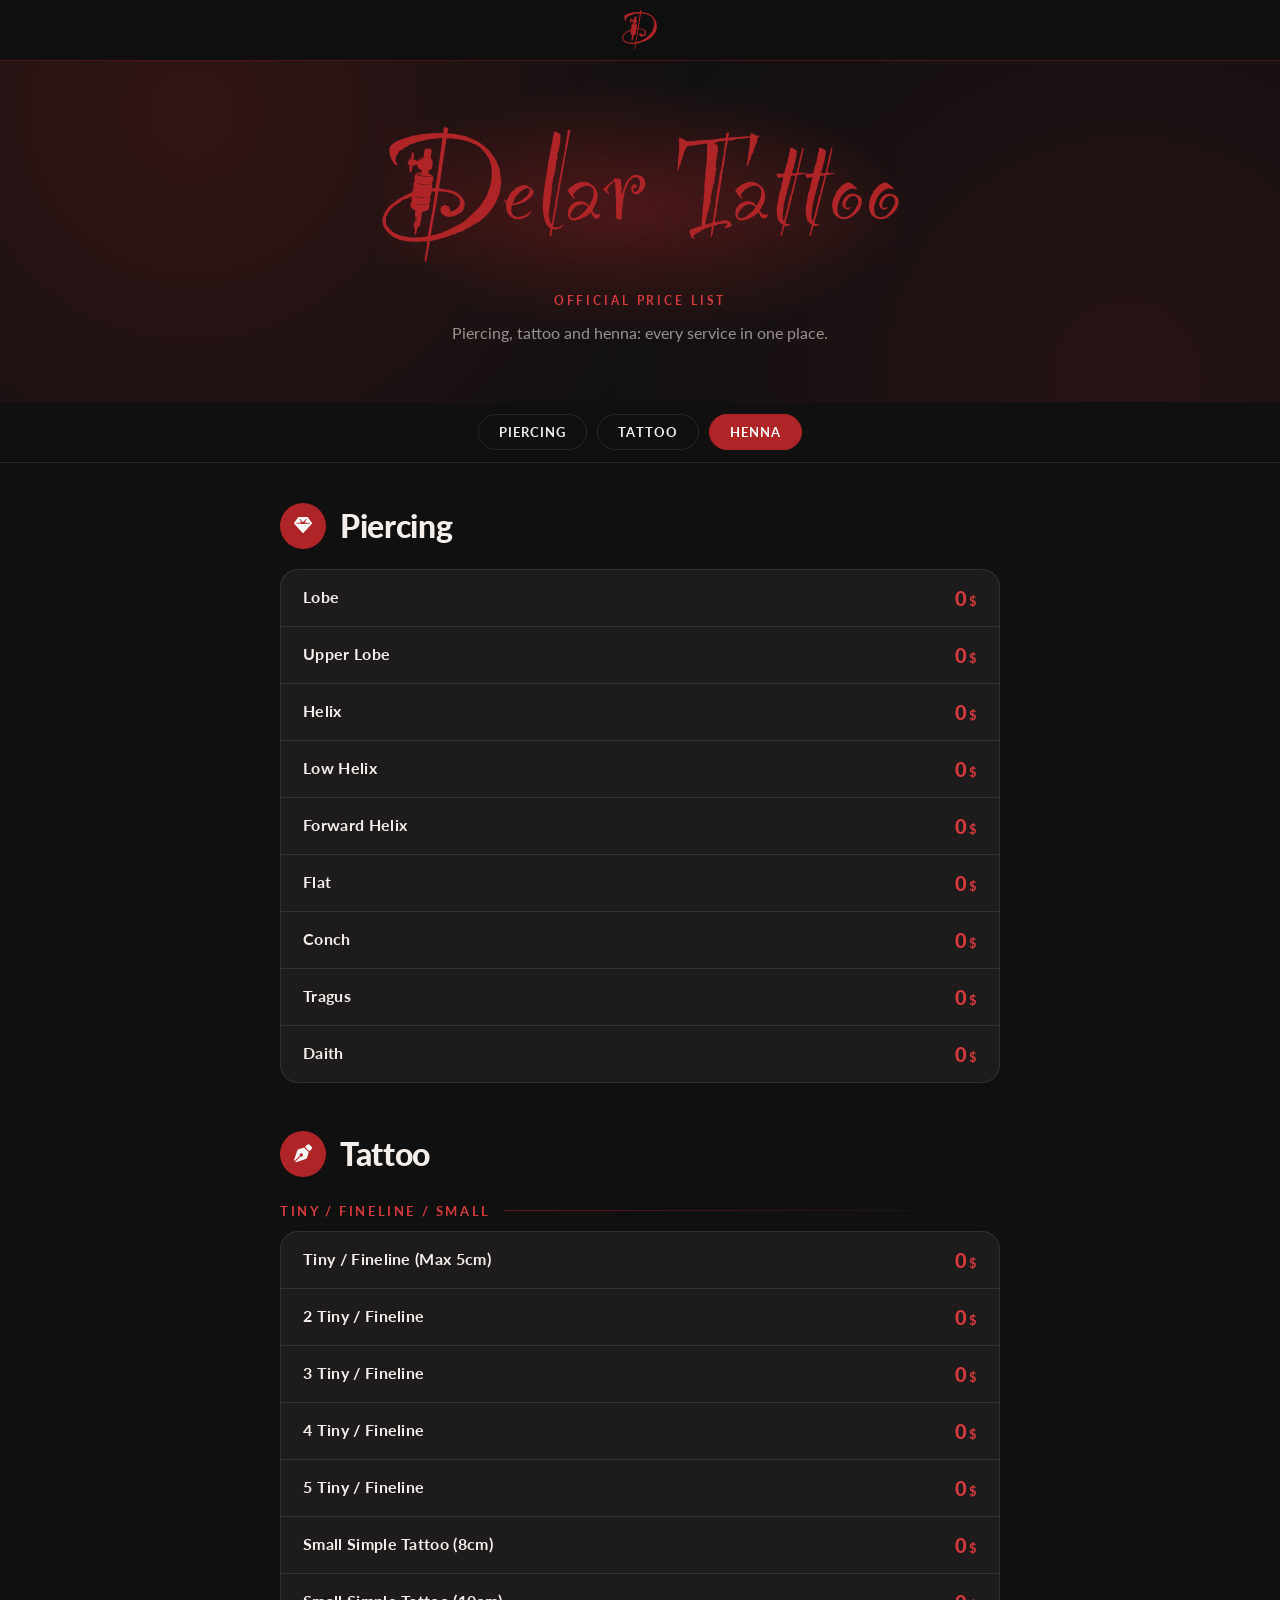
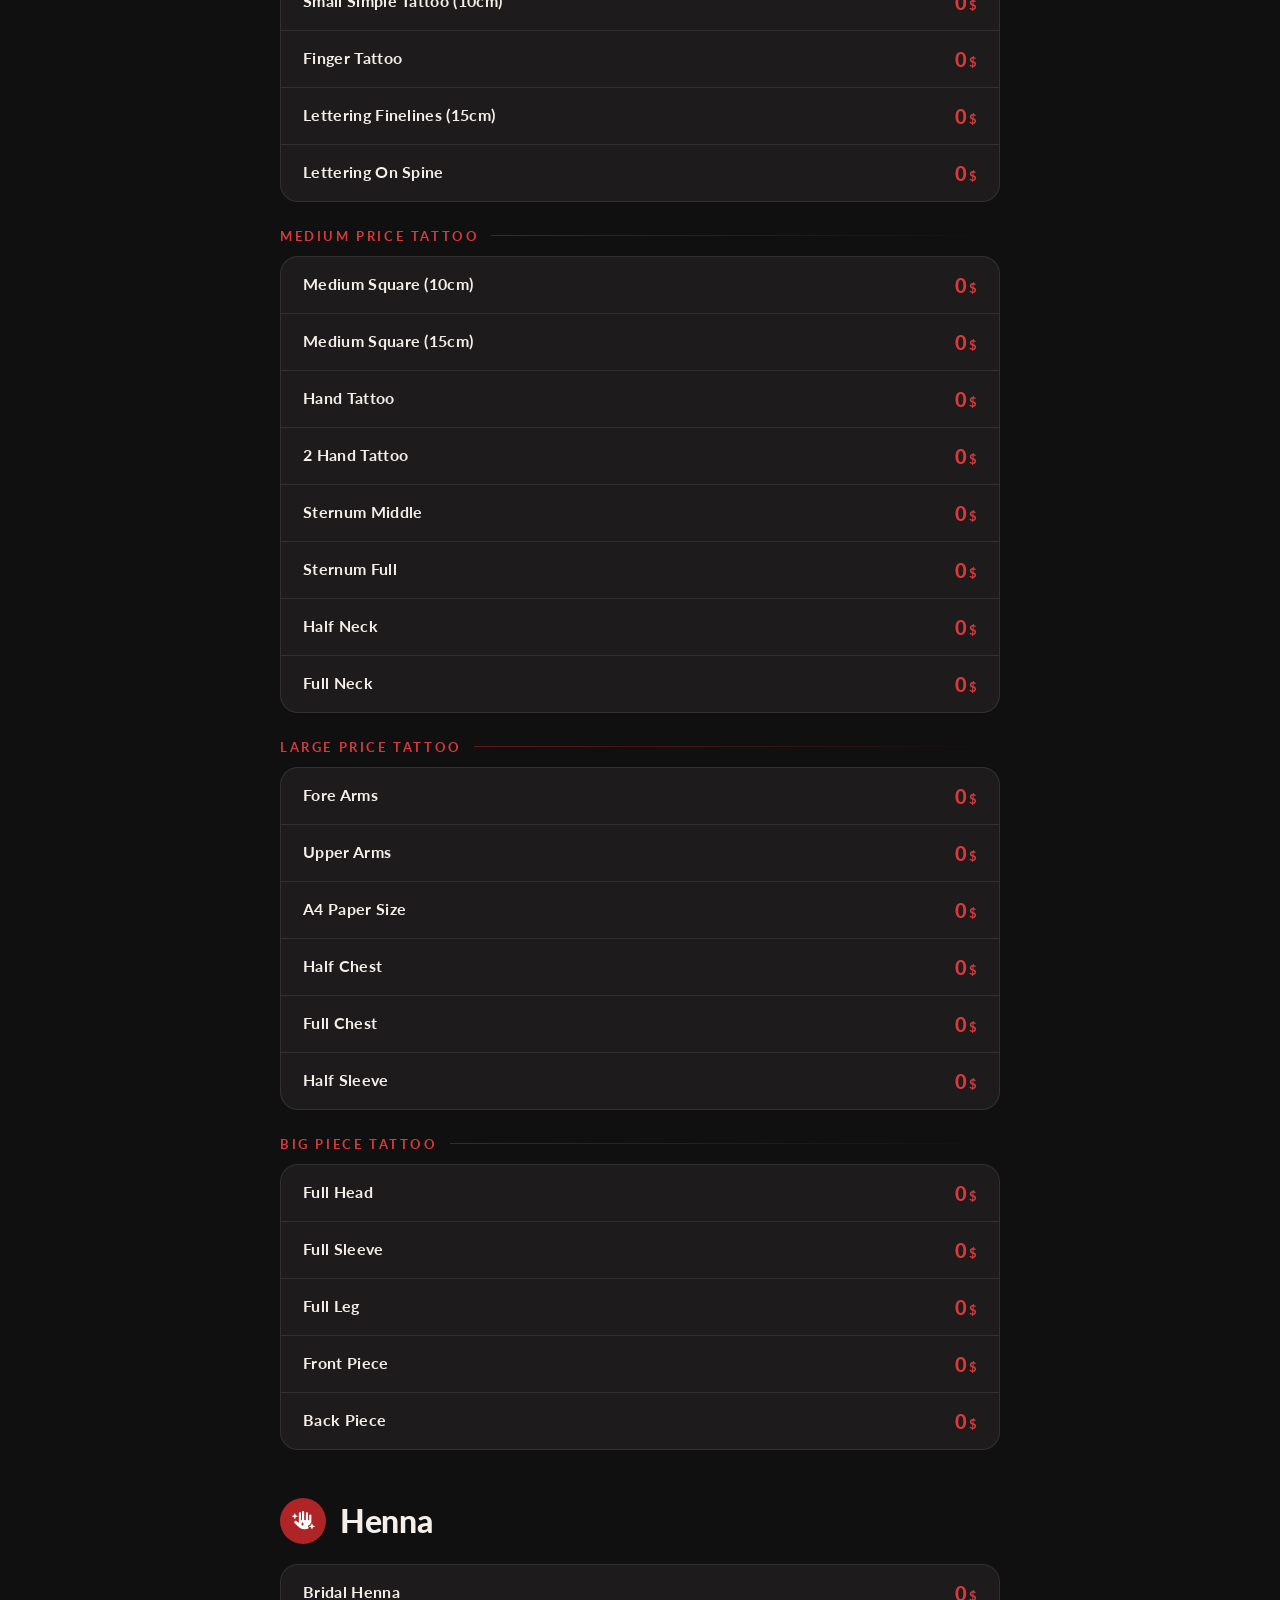
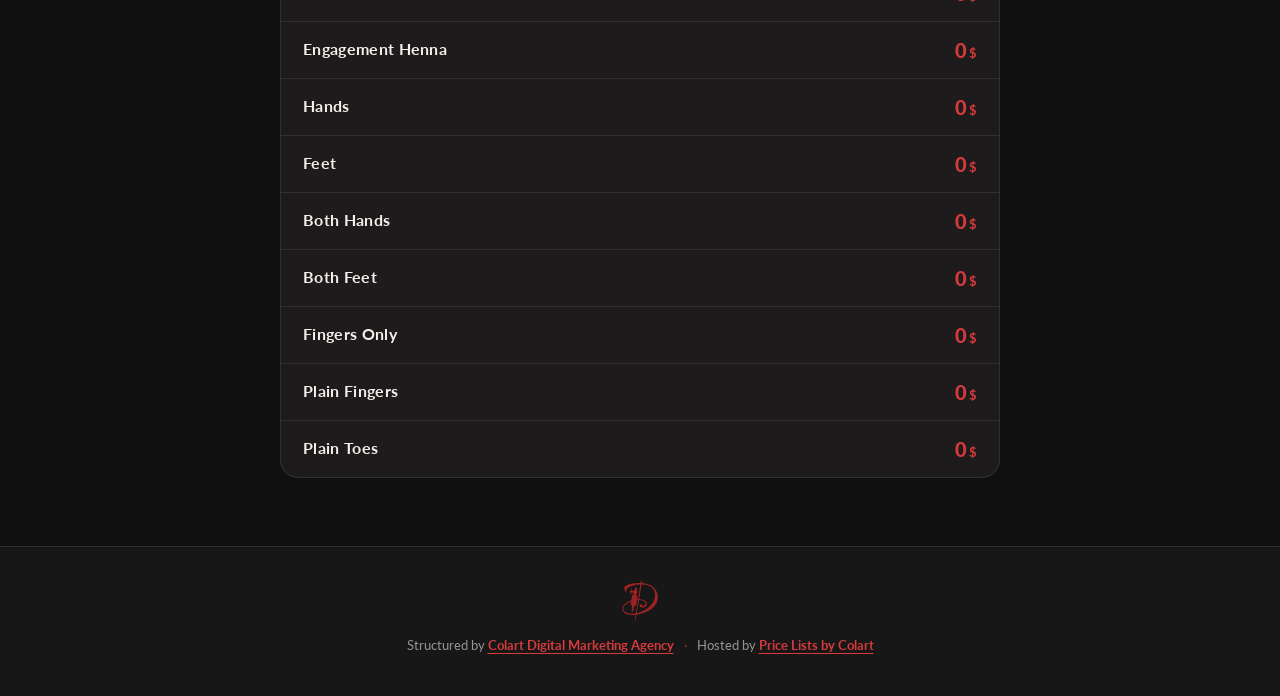
==== commit 243230d1: "Add files via upload" ====
--- a/delar-tattoo/index.html
+++ b/delar-tattoo/index.html
@@ -43,15 +43,15 @@
         <h2 class="dt-section-title">Piercing</h2>
       </div>
       <div class="dt-list" data-reveal>
-        <div class="dt-row"><div class="dt-name">Lobe</div><div class="dt-price">20<small>$</small></div></div>
-        <div class="dt-row"><div class="dt-name">Upper Lobe</div><div class="dt-price">20<small>$</small></div></div>
-        <div class="dt-row"><div class="dt-name">Helix</div><div class="dt-price">20<small>$</small></div></div>
-        <div class="dt-row"><div class="dt-name">Low Helix</div><div class="dt-price">20<small>$</small></div></div>
-        <div class="dt-row"><div class="dt-name">Forward Helix</div><div class="dt-price">30<small>$</small></div></div>
-        <div class="dt-row"><div class="dt-name">Flat</div><div class="dt-price">30<small>$</small></div></div>
-        <div class="dt-row"><div class="dt-name">Conch</div><div class="dt-price">30<small>$</small></div></div>
-        <div class="dt-row"><div class="dt-name">Tragus</div><div class="dt-price">30<small>$</small></div></div>
-        <div class="dt-row"><div class="dt-name">Daith</div><div class="dt-price">40<small>$</small></div></div>
+        <div class="dt-row"><div class="dt-name">Lobe</div><div class="dt-price">0<small>$</small></div></div>
+        <div class="dt-row"><div class="dt-name">Upper Lobe</div><div class="dt-price">0<small>$</small></div></div>
+        <div class="dt-row"><div class="dt-name">Helix</div><div class="dt-price">0<small>$</small></div></div>
+        <div class="dt-row"><div class="dt-name">Low Helix</div><div class="dt-price">0<small>$</small></div></div>
+        <div class="dt-row"><div class="dt-name">Forward Helix</div><div class="dt-price">0<small>$</small></div></div>
+        <div class="dt-row"><div class="dt-name">Flat</div><div class="dt-price">0<small>$</small></div></div>
+        <div class="dt-row"><div class="dt-name">Conch</div><div class="dt-price">0<small>$</small></div></div>
+        <div class="dt-row"><div class="dt-name">Tragus</div><div class="dt-price">0<small>$</small></div></div>
+        <div class="dt-row"><div class="dt-name">Daith</div><div class="dt-price">0<small>$</small></div></div>
       </div>
     </section>
 
